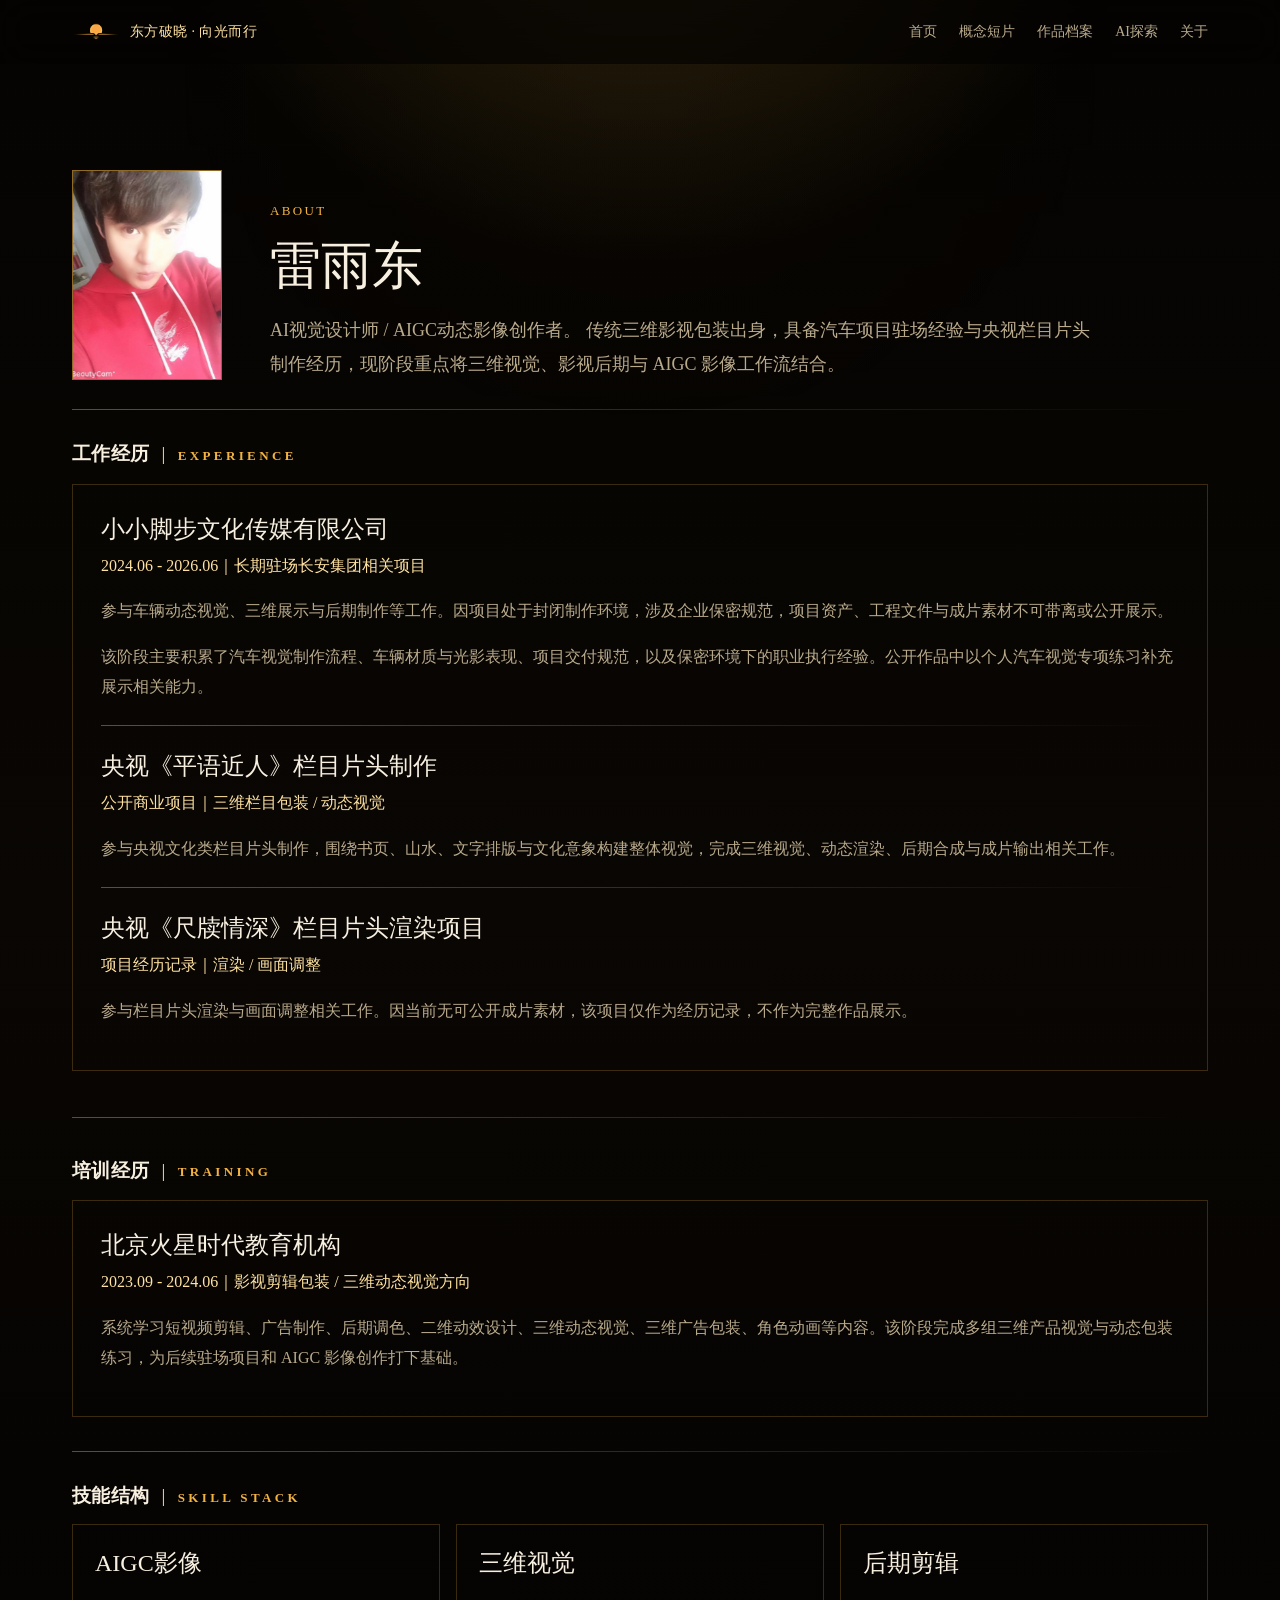
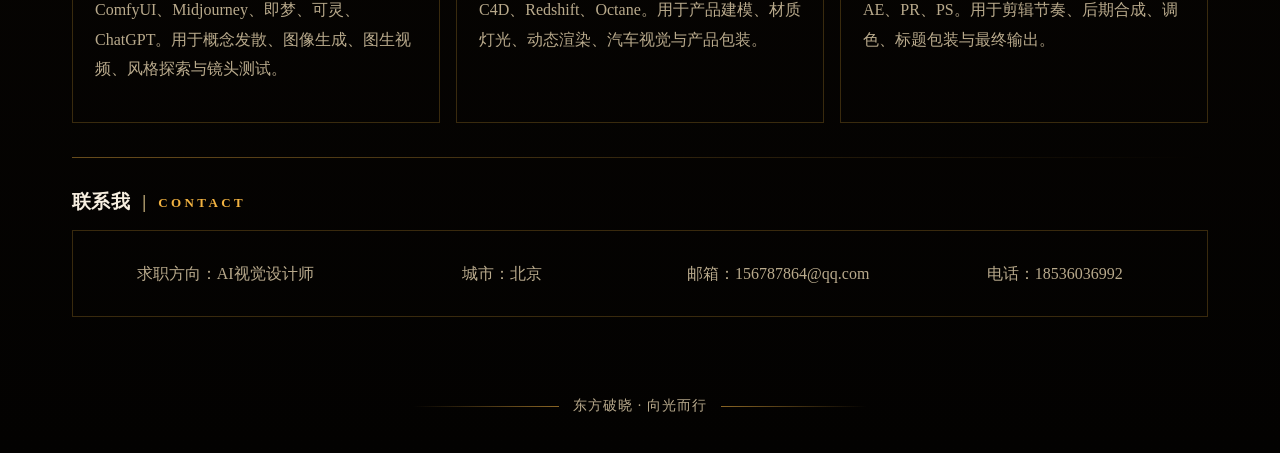
==== about.html @ c4050d62 "Deploy static portfolio site" ====
<!doctype html>
<html lang="zh-CN">
  <head>
    <meta charset="UTF-8" />
    <meta name="viewport" content="width=device-width, initial-scale=1.0" />
    <title>关于 / 联系｜东方破晓</title>
    <link rel="stylesheet" href="styles.css" />
  </head>
  <body>
    <header class="site-header">
      <nav class="nav">
        <a class="brand-mark" href="index.html">
          <img src="assets/brand/logo-nav.png" alt="东方破晓 Logo" />
          <span>东方破晓 · 向光而行</span>
        </a>
        <div class="nav-links">
          <a href="index.html">首页</a>
          <a href="dawn.html">概念短片</a>
          <a href="works.html">作品档案</a>
          <a href="ai.html">AI探索</a>
          <a href="about.html">关于</a>
        </div>
      </nav>
    </header>

    <main>
      <section class="page-hero about-hero">
        <figure class="profile-avatar">
          <img src="assets/brand/profile-avatar.jpg" alt="雷雨东个人头像" />
        </figure>
        <div class="about-hero-copy">
          <p class="kicker">About</p>
          <h1>雷雨东</h1>
          <p class="lead">
            <span class="about-role">AI视觉设计师 / AIGC动态影像创作者。</span>
            <span class="about-desktop-summary">传统三维影视包装出身，具备汽车项目驻场经验与央视栏目片头制作经历，现阶段重点将三维视觉、影视后期与 AIGC 影像工作流结合。</span>
          </p>
        </div>
        <p class="lead about-mobile-summary">
          传统三维影视包装出身，具备汽车项目驻场经验与央视栏目片头制作经历，现阶段重点将三维视觉、影视后期与 AIGC 影像工作流结合。
        </p>
      </section>

      <section class="section about-section page-divider">
        <div class="experience experience-stack">
          <div class="home-section-head">
            <h2 class="line-title"><span>工作经历</span><b>|</b><small>EXPERIENCE</small></h2>
          </div>
          <article>
            <h3>小小脚步文化传媒有限公司</h3>
            <p class="time">2024.06 - 2026.06｜长期驻场长安集团相关项目</p>
            <p>
              参与车辆动态视觉、三维展示与后期制作等工作。因项目处于封闭制作环境，涉及企业保密规范，项目资产、工程文件与成片素材不可带离或公开展示。
            </p>
            <p>
              该阶段主要积累了汽车视觉制作流程、车辆材质与光影表现、项目交付规范，以及保密环境下的职业执行经验。公开作品中以个人汽车视觉专项练习补充展示相关能力。
            </p>

            <div class="experience-item-divider"></div>
            <h3>央视《平语近人》栏目片头制作</h3>
            <p class="time">公开商业项目｜三维栏目包装 / 动态视觉</p>
            <p>
              参与央视文化类栏目片头制作，围绕书页、山水、文字排版与文化意象构建整体视觉，完成三维视觉、动态渲染、后期合成与成片输出相关工作。
            </p>
            <div class="experience-item-divider"></div>
            <h3>央视《尺牍情深》栏目片头渲染项目</h3>
            <p class="time">项目经历记录｜渲染 / 画面调整</p>
            <p>
              参与栏目片头渲染与画面调整相关工作。因当前无可公开成片素材，该项目仅作为经历记录，不作为完整作品展示。
            </p>
          </article>

          <div class="inline-section-divider"></div>
          <div class="home-section-head">
            <h2 class="line-title"><span>培训经历</span><b>|</b><small>TRAINING</small></h2>
          </div>
          <article>
            <h3>北京火星时代教育机构</h3>
            <p class="time">2023.09 - 2024.06｜影视剪辑包装 / 三维动态视觉方向</p>
            <p>
              系统学习短视频剪辑、广告制作、后期调色、二维动效设计、三维动态视觉、三维广告包装、角色动画等内容。该阶段完成多组三维产品视觉与动态包装练习，为后续驻场项目和 AIGC 影像创作打下基础。
            </p>
          </article>
        </div>
      </section>

      <section class="section about-section page-divider">
        <div class="home-section-head">
          <h2 class="line-title"><span>技能结构</span><b>|</b><small>SKILL STACK</small></h2>
        </div>
        <div class="skill-grid">
          <article class="skill"><h3>AIGC影像</h3><p>ComfyUI、Midjourney、即梦、可灵、ChatGPT。用于概念发散、图像生成、图生视频、风格探索与镜头测试。</p></article>
          <article class="skill"><h3>三维视觉</h3><p>C4D、Redshift、Octane。用于产品建模、材质灯光、动态渲染、汽车视觉与产品包装。</p></article>
          <article class="skill"><h3>后期剪辑</h3><p>AE、PR、PS。用于剪辑节奏、后期合成、调色、标题包装与最终输出。</p></article>
        </div>
      </section>

      <section class="section about-section page-divider">
        <div class="home-section-head">
          <h2 class="line-title"><span>联系我</span><b>|</b><small>CONTACT</small></h2>
        </div>
        <div class="contact-card contact-card-row">
          <div class="contact-info-row">
            <p>求职方向：AI视觉设计师</p>
            <p>城市：北京</p>
            <p>邮箱：156787864@qq.com</p>
            <p>电话：18536036992</p>
          </div>
        </div>
      </section>
    </main>

    <footer class="footer">东方破晓 · 向光而行</footer>
  </body>
</html>
---- styles.css ----
:root {
  --bg: #050402;
  --panel: #0d0a05;
  --panel-2: #151006;
  --text: #f7efe0;
  --muted: #b9aa8c;
  --line: rgba(224, 166, 55, 0.24);
  --line-strong: rgba(243, 179, 65, 0.58);
  --gold: #f3b341;
  --gold-2: #ffe2a0;
  --sand: #c88a3a;
  --white: #fff8eb;
  --max: 1180px;
}

* {
  box-sizing: border-box;
}

html {
  scroll-behavior: smooth;
}

body {
  margin: 0;
  color: var(--text);
  background:
    radial-gradient(circle at 50% -12%, rgba(243, 179, 65, 0.22), transparent 32rem),
    linear-gradient(180deg, #050402 0%, #090603 44%, #030201 100%);
  font-family: "Noto Serif SC", "Songti SC", "Microsoft YaHei", serif;
  letter-spacing: 0;
}

body::before {
  content: "";
  position: fixed;
  inset: 0;
  pointer-events: none;
  opacity: 0.18;
  background: radial-gradient(circle at 50% 10%, rgba(243, 179, 65, 0.12), transparent 36rem);
  mask-image: linear-gradient(to bottom, #000, transparent 76%);
}

body.soft-glow-page::after {
  content: "";
  position: fixed;
  inset: 0;
  z-index: -1;
  pointer-events: none;
  background:
    radial-gradient(circle at 28% 18%, rgba(243, 179, 65, 0.16), transparent 34rem),
    radial-gradient(circle at 72% 8%, rgba(243, 179, 65, 0.1), transparent 32rem);
  mask-image: linear-gradient(to bottom, #000, transparent 82%);
}

a {
  color: inherit;
  text-decoration: none;
}

img,
video {
  display: block;
  width: 100%;
}

iframe {
  display: block;
  width: 100%;
  border: 0;
}

.site-header {
  position: sticky;
  top: 0;
  z-index: 20;
  backdrop-filter: blur(18px);
  background: rgba(5, 4, 2, 0.72);
  border-bottom: 0;
}

.nav {
  max-width: var(--max);
  margin: 0 auto;
  padding: 18px 22px;
  display: flex;
  justify-content: space-between;
  align-items: center;
  gap: 24px;
}

.brand-mark {
  display: flex;
  align-items: center;
  gap: 10px;
  font-weight: 500;
  color: var(--gold-2);
  font-size: 14px;
  letter-spacing: 0.03em;
}

.brand-mark img {
  width: 48px;
  height: 28px;
  object-fit: contain;
}

.nav-links {
  display: flex;
  gap: 22px;
  color: var(--muted);
  font-size: 14px;
}

.nav-links a:hover {
  color: var(--gold);
}

.hero {
  max-width: var(--max);
  margin: 0 auto;
  padding: 76px 22px 54px;
  display: grid;
  grid-template-columns: minmax(0, 488px) minmax(0, 680px);
  gap: 12px;
  align-items: center;
}

.home-hero {
  min-height: auto;
  grid-template-columns: minmax(0, 488px) minmax(0, 1fr);
  gap: 36px;
  padding-top: 34px;
  padding-bottom: 44px;
  align-items: stretch;
  justify-content: stretch;
}

.home-hero .hero-logo {
  width: 100%;
  max-width: 100%;
  height: auto;
  min-height: 0;
  aspect-ratio: 16 / 9;
  align-self: start;
  justify-self: stretch;
}

.page-hero {
  max-width: var(--max);
  margin: 0 auto;
  padding: 104px 22px 72px;
}

.about-hero {
  display: grid;
  grid-template-columns: 150px minmax(0, 1fr);
  gap: 48px;
  align-items: center;
  padding-bottom: 28px;
}

.about-hero-copy {
  max-width: 980px;
  transform: translateY(18px);
}

.about-mobile-summary {
  display: none;
}

.profile-avatar {
  margin: 0;
  width: 150px;
  aspect-ratio: 5 / 7;
  border: 1px solid var(--line-strong);
  padding: 10px;
  background: transparent;
  overflow: hidden;
}

.profile-avatar img {
  width: 100%;
  height: 100%;
  object-fit: cover;
  object-position: center 12%;
  transform: scale(1.16);
  display: block;
}

.dawn-hero {
  display: grid;
  grid-template-columns: minmax(360px, 0.78fr) minmax(0, 1fr);
  gap: 52px;
  align-items: center;
}

.dawn-hero .hero-logo {
  width: 100%;
  justify-self: stretch;
}

.dawn-hero .hero-copy {
  max-width: 720px;
  height: auto;
  grid-template-rows: none;
  align-self: center;
}

.page-hero.with-mark {
  display: grid;
  grid-template-columns: minmax(0, 0.95fr) minmax(320px, 0.75fr);
  gap: 52px;
  align-items: center;
}

.page-hero .lead {
  max-width: 820px;
  font-size: 18px;
}

.hero-logo {
  border: 1px solid var(--line);
  background: #020100;
  padding: 0;
  box-shadow: none;
  display: grid;
  place-items: center;
  aspect-ratio: 16 / 9;
  overflow: hidden;
}

.hero-logo img {
  width: 72%;
  max-width: 560px;
  margin: 0 auto;
}

.brand-stage p {
  margin: 22px 0 0;
  text-align: center;
  font-size: 13px;
  color: rgba(255, 226, 160, 0.72);
}

.kicker,
.eyebrow {
  color: var(--gold);
  font-size: 13px;
  letter-spacing: 0.18em;
  text-transform: uppercase;
}

.title-subline {
  width: max-content;
  max-width: 100%;
  margin: -6px 0 0;
  letter-spacing: 0.22em;
}

.brand-lockup {
  position: relative;
  display: block;
  width: 488px;
  max-width: 100%;
  padding-bottom: 44px;
}

.brand-lockup::after {
  content: "";
  position: absolute;
  left: 0;
  right: 0;
  bottom: 8px;
  height: 1px;
  background: linear-gradient(90deg, rgba(243, 179, 65, 0.42), rgba(243, 179, 65, 0.16) 58%, transparent 100%);
}

.home-hero .title-subline {
  position: absolute;
  left: 0;
  right: 0;
  top: 56px;
  width: auto;
  margin: 0;
  padding: 0;
  border-bottom: 0;
  letter-spacing: 0.28em;
  line-height: 1;
  white-space: nowrap;
}

h1,
h2,
h3 {
  margin: 0;
  font-weight: 500;
}

h1 {
  font-size: clamp(36px, 4vw, 52px);
  line-height: 1.18;
}

.brand-title {
  display: block;
  width: 100%;
  white-space: nowrap;
  letter-spacing: 0.01em;
  font-weight: 500;
  font-size: clamp(30px, 2.95vw, 42px);
  text-align: left;
}

h1 span {
  color: var(--gold-2);
}

h2 {
  font-size: clamp(28px, 3vw, 40px);
  line-height: 1.1;
}

h3 {
  font-size: 24px;
}

p {
  color: var(--muted);
  line-height: 1.85;
}

.hero-copy {
  display: grid;
  gap: 12px;
  align-content: start;
  max-width: 488px;
  height: 100%;
  align-self: stretch;
  grid-template-rows: auto auto 1fr auto;
}

.hero-copy .lead {
  font-size: 16px;
  max-width: 488px;
  line-height: 1.68;
}

.home-lead {
  display: grid;
  align-content: start;
}

.home-lead p {
  margin: 0;
  color: var(--muted);
  line-height: 1.84;
  text-align: justify;
}

.identity {
  margin: 0;
  color: var(--gold-2);
  font-size: 17px;
}

.actions {
  display: flex;
  flex-wrap: wrap;
  justify-content: center;
  gap: 14px;
  margin-top: 0;
  align-self: end;
}

.button {
  display: inline-flex;
  min-height: 44px;
  align-items: center;
  justify-content: center;
  padding: 0 20px;
  border: 1px solid var(--line);
  color: var(--gold-2);
  background: rgba(243, 179, 65, 0.08);
  transition: transform 0.28s ease, border-color 0.28s ease, background 0.28s ease, box-shadow 0.28s ease, color 0.28s ease;
}

.button.secondary {
  color: var(--muted);
  background: transparent;
}

.button:hover {
  transform: translateY(-2px);
  color: var(--white);
  border-color: var(--line-strong);
  background:
    linear-gradient(135deg, rgba(243, 179, 65, 0.18), rgba(255, 226, 160, 0.04) 56%, rgba(243, 179, 65, 0.08));
  box-shadow: 0 14px 42px rgba(243, 179, 65, 0.08);
}

.section {
  max-width: var(--max);
  margin: 0 auto;
  padding: 46px 22px;
}

.home-divider {
  position: relative;
  padding-top: 64px;
}

.home-divider::before {
  content: "";
  position: absolute;
  top: 0;
  left: 22px;
  right: 22px;
  height: 1px;
  pointer-events: none;
  background: linear-gradient(90deg, rgba(243, 179, 65, 0.42), rgba(243, 179, 65, 0.16) 58%, transparent 100%);
}

.page-divider {
  position: relative;
  padding-top: 64px;
}

.page-divider::before,
.inline-section-divider::before {
  content: "";
  position: absolute;
  top: 0;
  height: 1px;
  pointer-events: none;
  background: linear-gradient(90deg, rgba(243, 179, 65, 0.42), rgba(243, 179, 65, 0.16) 58%, transparent 100%);
}

.page-divider::before {
  left: 22px;
  right: 22px;
}

.inline-section-divider::before {
  left: 0;
  right: 0;
}

.inline-section-divider {
  position: relative;
  height: 1px;
  margin: 46px 0 42px;
}

.compact-section {
  padding-top: 42px;
  padding-bottom: 42px;
}

.section-head {
  display: grid;
  grid-template-columns: minmax(0, 0.8fr) minmax(0, 1fr);
  gap: 38px;
  align-items: end;
  margin-bottom: 34px;
}

.home-section-head {
  display: flex;
  align-items: baseline;
  justify-content: flex-start;
  gap: 28px;
  margin-bottom: 16px;
}

.home-section-head.with-note {
  justify-content: flex-start;
}

.home-section-head p {
  margin: 0;
  max-width: 560px;
  font-size: 15px;
  line-height: 1.55;
}

.about-section {
  padding-top: 34px;
  padding-bottom: 34px;
}

.about-section .line-title {
  font-size: 19px;
}

.about-section .line-title b {
  font-size: 19px;
}

.about-section .line-title small {
  font-size: 13px;
}

.line-title {
  margin: 0;
  display: inline-flex;
  align-items: center;
  gap: 12px;
  font-size: 17px;
  line-height: 1.2;
  font-weight: 600;
  white-space: nowrap;
  letter-spacing: 0.02em;
}

.line-title b {
  color: var(--gold-2);
  font-size: 17px;
  line-height: 1.2;
  font-weight: 400;
}

.line-title small {
  color: var(--gold);
  font-size: 12px;
  font-weight: 600;
  letter-spacing: 0.26em;
  text-transform: uppercase;
  line-height: 1.2;
  transform: translateY(1px);
}

.title-with-note {
  grid-template-columns: auto minmax(0, 1fr);
}

.title-with-note > p {
  margin: 0 0 5px;
  max-width: 560px;
}

.split-title {
  display: inline-grid;
  gap: 8px;
  width: max-content;
  max-width: 100%;
  font-size: clamp(24px, 2.45vw, 32px);
  line-height: 1.12;
}

.split-title small {
  display: block;
  width: 100%;
  color: var(--gold);
  font-size: 12px;
  line-height: 1;
  font-weight: 400;
  letter-spacing: 0.42em;
  text-transform: uppercase;
}

.section-head > div:only-child {
  grid-column: 1 / -1;
}

.intro-card,
.proof-card,
.link-card,
.profile-strip {
  border: 1px solid var(--line);
  background: rgba(255, 255, 255, 0.025);
}

.project-note {
  margin-top: 22px;
  padding: 28px;
  border: 1px solid var(--line);
  background: transparent;
  position: relative;
  overflow: hidden;
}

.project-note::before {
  content: "";
  position: absolute;
  inset: 0;
  opacity: 0;
  pointer-events: none;
  background:
    linear-gradient(135deg, rgba(243, 179, 65, 0.12), transparent 58%),
    radial-gradient(circle at 18% 0%, rgba(243, 179, 65, 0.14), transparent 26rem);
  transition: opacity 0.32s ease;
}

.project-note:hover::before {
  opacity: 1;
}

.project-note > * {
  position: relative;
  z-index: 1;
}

.concept-background {
  display: block;
  margin-top: 0;
  padding: 28px;
  border: 1px solid var(--line);
  overflow: hidden;
}

.concept-background p {
  margin: 0 0 18px;
  font-size: 15px;
  line-height: 1.78;
  max-width: 1040px;
  text-align: justify;
}

.concept-background p:last-child {
  margin-bottom: 0;
}

.proof-card,
.link-card,
.profile-strip,
.work-card,
.work-text-card,
.work-media,
.wide-image,
.concept-background,
.skill,
.process-card,
.experience aside,
.experience article,
.contact-card {
  position: relative;
  overflow: hidden;
  transition: transform 0.32s ease, border-color 0.32s ease, background 0.32s ease, box-shadow 0.32s ease;
}

.proof-card::before,
.link-card::before,
.profile-strip::before,
.work-card::before,
.work-text-card::before,
.work-media::before,
.concept-background::before,
.skill::before,
.process-card::before,
.experience aside::before,
.experience article::before,
.contact-card::before {
  content: "";
  position: absolute;
  inset: 0;
  pointer-events: none;
  opacity: 0;
  background:
    linear-gradient(135deg, rgba(243, 179, 65, 0.13), rgba(255, 226, 160, 0.02) 42%, transparent 78%),
    radial-gradient(circle at 18% 0%, rgba(243, 179, 65, 0.16), transparent 34rem);
  transition: opacity 0.32s ease;
}

.proof-card::after,
.link-card::after,
.profile-strip::after,
.work-card::after,
.work-text-card::after,
.work-media::after,
.concept-background::after,
.skill::after,
.process-card::after,
.experience aside::after,
.experience article::after,
.contact-card::after {
  content: "";
  position: absolute;
  left: 22px;
  right: 22px;
  bottom: 0;
  height: 1px;
  pointer-events: none;
  opacity: 0;
  background: linear-gradient(90deg, transparent, rgba(243, 179, 65, 0.82), transparent);
  transition: opacity 0.32s ease;
}

.proof-card > *,
.link-card > *,
.profile-strip > *,
.work-card > *,
.work-text-card > *,
.work-media > *,
.concept-background > *,
.skill > *,
.process-card > *,
.experience aside > *,
.experience article > *,
.contact-card > * {
  position: relative;
  z-index: 1;
}

.proof-card:hover,
.link-card:hover,
.profile-strip:hover,
.work-card:hover,
.work-text-card:hover,
.work-media:hover,
.wide-image:hover,
.concept-background:hover,
.skill:hover,
.process-card:hover,
.experience aside:hover,
.experience article:hover,
.contact-card:hover {
  transform: translateY(-3px);
  border-color: var(--line-strong);
  background: rgba(255, 255, 255, 0.028);
  box-shadow: 0 18px 60px rgba(243, 179, 65, 0.07);
}

.proof-card:hover::before,
.link-card:hover::before,
.profile-strip:hover::before,
.work-card:hover::before,
.work-text-card:hover::before,
.work-media:hover::before,
.concept-background:hover::before,
.skill:hover::before,
.process-card:hover::before,
.experience aside:hover::before,
.experience article:hover::before,
.contact-card:hover::before,
.proof-card:hover::after,
.link-card:hover::after,
.profile-strip:hover::after,
.work-card:hover::after,
.work-text-card:hover::after,
.work-media:hover::after,
.concept-background:hover::after,
.skill:hover::after,
.process-card:hover::after,
.experience aside:hover::after,
.experience article:hover::after,
.contact-card:hover::after {
  opacity: 1;
}

.intro-card {
  padding: clamp(26px, 4vw, 44px);
}

.intro-card h2 {
  max-width: 980px;
}

.intro-card p {
  max-width: 900px;
}

.proof-grid {
  display: grid;
  grid-template-columns: repeat(3, 1fr);
  gap: 18px;
}

.proof-card {
  padding: 22px;
  min-height: 190px;
}

.proof-card h3 {
  margin-top: 12px;
  font-size: 18px;
  line-height: 1.35;
  white-space: nowrap;
}

.proof-card p {
  margin: 12px 0 0;
  font-size: 14px;
  line-height: 1.7;
}

.proof-card span,
.link-card span {
  color: var(--gold);
  font-size: 13px;
  letter-spacing: 0.12em;
  text-transform: uppercase;
}

.main-project {
  display: grid;
  grid-template-columns: minmax(0, 680px) minmax(0, 488px);
  gap: 12px;
  align-items: stretch;
}

.video-frame {
  border: 1px solid var(--line);
  background: #000;
  aspect-ratio: 16 / 9;
  overflow: hidden;
}

.main-project video {
  width: 100%;
  height: 100%;
  display: block;
  object-fit: cover;
}

.main-project .bili-embed,
.work-media .bili-embed,
.dawn-video.bili-embed {
  width: 100%;
  height: 100%;
  background: #000;
}

.main-project-copy {
  min-height: 100%;
  padding: 0 0 0 42px;
  border: 0;
  background: transparent;
  display: grid;
  grid-template-rows: auto 1fr auto;
  gap: 18px;
  align-content: stretch;
}

.main-project-copy h3 {
  font-weight: 500;
  font-size: clamp(28px, 2.45vw, 36px);
  line-height: 1.16;
  letter-spacing: 0.02em;
  white-space: nowrap;
}

.main-project-copy .title-subline {
  margin-top: -2px;
}

.main-project-copy p {
  margin: 0;
  font-size: 15px;
  line-height: 1.86;
}

.main-project-text {
  display: grid;
  gap: 22px;
  max-width: 488px;
  align-content: start;
  padding-top: 10px;
}

.copy-divider {
  display: block;
  width: 68%;
  height: 1px;
  background: linear-gradient(90deg, rgba(243, 179, 65, 0.42), rgba(243, 179, 65, 0.16) 58%, transparent 100%);
}

.project-meta {
  display: grid;
  gap: 18px;
  margin-top: 2px;
}

.project-meta p {
  display: grid;
  grid-template-columns: 72px minmax(0, 1fr);
  gap: 14px;
  align-items: baseline;
}

.project-meta strong {
  color: var(--gold);
  font-size: 13px;
  font-weight: 500;
  white-space: nowrap;
}

.project-meta span {
  color: var(--muted);
  font-size: 14px;
  line-height: 1.55;
}

.main-project-copy .button {
  justify-self: center;
  align-self: end;
}

.link-grid {
  display: grid;
  grid-template-columns: repeat(4, 1fr);
  gap: 14px;
}

.link-card {
  min-height: 164px;
  padding: 22px;
}

.link-card h3 {
  color: var(--gold);
  font-size: 18px;
  line-height: 1.3;
  white-space: nowrap;
}

.link-card p {
  margin: 12px 0 0;
  font-size: 14px;
  line-height: 1.7;
}

.link-card:hover {
  transform: translateY(-4px);
}

.profile-strip {
  display: grid;
  grid-template-columns: 0.9fr 1.35fr 0.7fr;
  gap: 24px;
  align-items: center;
  padding: 28px 32px;
}

.profile-line {
  white-space: nowrap;
}

.profile-tags {
  display: flex;
  flex-wrap: wrap;
  gap: 10px;
}

.profile-tags span {
  border: 1px solid var(--line);
  color: var(--gold-2);
  padding: 7px 10px;
  font-size: 13px;
  background: rgba(243, 179, 65, 0.035);
  transition: border-color 0.28s ease, background 0.28s ease, color 0.28s ease;
}

.profile-tags span:hover {
  border-color: var(--line-strong);
  background: rgba(243, 179, 65, 0.09);
  color: var(--white);
}

.contact-mini {
  display: grid;
  justify-items: start;
  gap: 8px;
}

.contact-mini p {
  margin: 0;
}

.feature {
  display: grid;
  grid-template-columns: minmax(0, 1.15fr) minmax(320px, 0.85fr);
  gap: 28px;
  align-items: stretch;
}

.feature video,
.feature img,
.media-frame {
  border: 1px solid var(--line);
  background: #000;
}

.feature video {
  aspect-ratio: 16 / 9;
  object-fit: cover;
}

.feature-panel {
  padding: 34px;
  background: rgba(255, 255, 255, 0.025);
  border: 1px solid var(--line);
  display: grid;
  align-content: center;
  gap: 18px;
}

.metric-row {
  display: grid;
  grid-template-columns: repeat(3, 1fr);
  gap: 12px;
}

.metric {
  border-top: 1px solid var(--line);
  padding-top: 16px;
}

.metric strong {
  display: block;
  color: var(--gold-2);
  font-size: 26px;
  font-weight: 500;
}

.asset-board-card {
  aspect-ratio: 75 / 32;
  border: 1px solid var(--line);
  padding: 0;
  background: transparent;
  overflow: hidden;
}

.logo-process-card {
  border: 1px solid var(--line);
  background: #020100;
  overflow: hidden;
}

.logo-process-card img {
  width: 100%;
  height: auto;
  display: block;
}

.asset-board-card img {
  width: 100%;
  height: 100%;
  object-fit: contain;
  background: #fff;
}

.dawn-video {
  aspect-ratio: 16 / 9;
  object-fit: contain;
}

.process-grid {
  display: grid;
  grid-template-columns: repeat(4, 1fr);
  gap: 14px;
}

.process-card {
  border: 1px solid var(--line);
  padding: 22px;
  min-height: 180px;
  background: rgba(255, 255, 255, 0.02);
}

.process-card span {
  color: var(--gold);
  font-size: 12px;
}

.work-grid {
  display: grid;
  grid-template-columns: 1fr;
  gap: 0;
}

.work-grid.two {
  grid-template-columns: 1fr;
}

.work-entry {
  display: grid;
  gap: 18px;
  padding: 0;
  margin: 0 0 52px;
}

.work-entry + .work-entry {
  position: relative;
  padding-top: 52px;
  border-top: 0;
}

.archive-manual-entry {
  position: relative;
  padding-top: 52px;
  border-top: 0;
}

.work-entry + .work-entry::before,
.archive-manual-entry::before,
.automotive-item + .automotive-item::before,
.archive-section-divider::before,
.work-grid::after,
.work-project-list::after {
  content: "";
  position: absolute;
  left: 0;
  right: 0;
  top: 0;
  height: 1px;
  pointer-events: none;
  background: linear-gradient(90deg, rgba(243, 179, 65, 0.42), rgba(243, 179, 65, 0.16) 58%, transparent 100%);
}

.archive-section-divider {
  position: relative;
  padding-top: 64px;
}

.archive-section-divider::before {
  left: 22px;
  right: 22px;
}

.work-entry:last-child,
.automotive-item:last-child {
  margin-bottom: 0;
}

.work-entry-title {
  margin: 0;
  display: inline-flex;
  align-items: baseline;
  gap: 12px;
  font-size: 20px;
  line-height: 1.2;
  font-weight: 600;
  color: var(--text);
}

.work-entry-title b {
  color: var(--gold-2);
  font-size: 20px;
  line-height: 1.2;
  font-weight: 400;
}

.work-entry-title small {
  color: var(--gold);
  font-size: 20px;
  line-height: 1.2;
  font-weight: 600;
  letter-spacing: 0;
}

.work-card {
  border: 1px solid var(--line);
  background: transparent;
}

.video-work-card {
  overflow: visible;
}

.video-copy,
.work-text-card {
  padding: 28px;
  border: 1px solid var(--line);
  background: transparent;
}

.work-text-card p {
  margin: 0;
}

.video-copy p {
  margin: 0;
  max-width: none;
}

.video-work-card::after {
  display: none;
}

.work-media::before,
.work-media::after {
  display: none;
}

.work-media:hover,
.wide-image:hover {
  background: transparent;
}

.video-work-card .work-media,
.video-work-card .work-media:hover {
  transform: none;
  border-color: transparent;
  background: #000;
  box-shadow: none;
}

.work-project-list {
  display: grid;
  gap: 0;
  margin-bottom: 0;
}

.work-grid,
.work-project-list {
  position: relative;
  padding-bottom: 52px;
}

.work-grid::after,
.work-project-list::after {
  top: auto;
  bottom: 0;
}

.automotive-item {
  display: grid;
  gap: 18px;
  padding: 0;
  margin: 0 0 52px;
}

.automotive-item + .automotive-item {
  position: relative;
  padding-top: 52px;
  border-top: 0;
}

.automotive-item .wide-image {
  width: 100%;
}

.work-media {
  position: relative;
  aspect-ratio: 16 / 9;
  overflow: hidden;
  background: transparent;
}

.video-work-card .work-media {
  border: 0;
  background: #000;
}

.work-media img,
.work-media video {
  width: 100%;
  height: 100%;
  object-fit: contain;
  display: block;
  transition: transform 0.8s ease, filter 0.8s ease;
}

.work-card:hover .work-media img,
.work-card:hover .work-media video {
  transform: scale(1.035);
  filter: saturate(1.05) contrast(1.04);
}

.work-copy {
  padding: 20px;
}

.tags {
  display: flex;
  flex-wrap: wrap;
  gap: 8px;
  margin-top: 14px;
}

.tags b {
  color: var(--gold-2);
  border: 1px solid var(--line);
  padding: 5px 8px;
  font-size: 12px;
  font-weight: 400;
}

.experience {
  display: grid;
  grid-template-columns: 0.7fr 1.3fr;
  gap: 28px;
}

.experience-stack {
  display: block;
}

.experience-stack .home-section-head {
  margin-bottom: 18px;
}

.experience-stack article + .home-section-head {
  margin-top: 68px;
}

.experience-item-divider {
  height: 1px;
  margin: 24px 0;
  background: linear-gradient(90deg, rgba(243, 179, 65, 0.42), transparent);
}

.experience aside,
.experience article,
.contact-card {
  border: 1px solid var(--line);
  padding: 28px;
  background: transparent;
}

.contact-card-row {
  display: block;
}

.contact-info-row {
  display: grid;
  grid-template-columns: repeat(4, minmax(0, 1fr));
  gap: 28px;
  align-items: center;
  justify-items: center;
}

.contact-info-row p {
  margin: 0;
  white-space: nowrap;
}

.time {
  color: var(--gold-2);
  margin-top: 6px;
}

.skill-grid {
  display: grid;
  grid-template-columns: repeat(3, 1fr);
  gap: 16px;
}

.skill {
  padding: 22px;
  border: 1px solid var(--line);
  background: transparent;
}

.gallery {
  display: grid;
  gap: 18px;
}

.wide-image {
  border: 1px solid var(--line);
  background: transparent;
  transition: transform 0.32s ease, border-color 0.32s ease, background 0.32s ease, box-shadow 0.32s ease;
}

.story-grid {
  display: grid;
  grid-template-columns: repeat(2, 1fr);
  gap: 18px;
}

.archive-gallery {
  margin-top: 0;
  grid-template-columns: 1fr;
}

.footer {
  padding: 46px 22px 38px;
  color: var(--muted);
  border-top: 0;
  display: flex;
  align-items: center;
  justify-content: center;
  gap: 14px;
  font-size: 14px;
  letter-spacing: 0.08em;
}

.footer::before,
.footer::after {
  content: "";
  display: block;
  width: 146px;
  height: 1px;
  margin: 0;
  background: linear-gradient(90deg, transparent, rgba(243, 179, 65, 0.56));
}

.footer::after {
  background: linear-gradient(90deg, rgba(243, 179, 65, 0.56), transparent);
}

@media (max-width: 900px) {
  .hero,
  .about-hero,
  .dawn-hero,
  .page-hero.with-mark,
  .main-project,
  .feature,
  .section-head,
  .experience,
  .profile-strip {
    grid-template-columns: 1fr;
  }

  .work-grid,
  .work-grid.two,
  .skill-grid,
  .process-grid,
  .story-grid,
  .concept-background,
  .proof-grid,
  .link-grid,
  .contact-card-row,
  .contact-info-row {
    grid-template-columns: 1fr;
  }

  .nav {
    align-items: flex-start;
    flex-direction: column;
  }

  .nav-links {
    flex-wrap: wrap;
  }

  .profile-avatar {
    width: min(150px, 100%);
  }

  .hero {
    padding-top: 48px;
  }
}

@media (max-width: 640px) {
  body {
    background:
      radial-gradient(circle at 50% -8%, rgba(243, 179, 65, 0.18), transparent 24rem),
      linear-gradient(180deg, #050402 0%, #090603 48%, #030201 100%);
  }

  .site-header {
    position: static;
    background: rgba(5, 4, 2, 0.94);
    backdrop-filter: none;
  }

  .nav {
    width: 100%;
    padding: 14px 20px 12px;
    gap: 12px;
  }

  .brand-mark {
    width: 100%;
    gap: 10px;
    font-size: 15px;
    line-height: 1.2;
    white-space: nowrap;
  }

  .brand-mark img {
    width: 42px;
    height: 24px;
  }

  .nav-links {
    width: 100%;
    display: flex;
    flex-wrap: nowrap;
    justify-content: flex-end;
    gap: 16px;
    overflow-x: auto;
    padding: 2px 0 4px;
    font-size: 14px;
    line-height: 1.2;
    scrollbar-width: none;
  }

  .nav-links::-webkit-scrollbar {
    display: none;
  }

  .nav-links a {
    flex: 0 0 auto;
  }

  .hero,
  .page-hero,
  .section {
    width: 100%;
    max-width: none;
    padding-left: 20px;
    padding-right: 20px;
  }

  .hero {
    padding-top: 32px;
    padding-bottom: 32px;
  }

  .home-hero {
    gap: 24px;
    padding-top: 30px;
    padding-bottom: 34px;
  }

  .page-hero {
    padding-top: 44px;
    padding-bottom: 34px;
  }

  .section {
    padding-top: 34px;
    padding-bottom: 34px;
  }

  .home-divider,
  .page-divider,
  .archive-section-divider {
    padding-top: 44px;
  }

  .home-divider::before,
  .page-divider::before,
  .archive-section-divider::before {
    left: 20px;
    right: 20px;
  }

  .brand-lockup {
    width: 100%;
    padding-bottom: 30px;
  }

  .brand-lockup::after {
    bottom: 0;
  }

  .brand-title {
    font-size: 31px;
    line-height: 1.18;
    white-space: normal;
  }

  .home-hero .title-subline {
    top: 44px;
    font-size: 12px;
    letter-spacing: 0.22em;
  }

  h1 {
    font-size: 36px;
    line-height: 1.16;
  }

  h2 {
    font-size: 28px;
  }

  h3 {
    font-size: 21px;
  }

  p {
    line-height: 1.72;
  }

  .hero-copy {
    max-width: none;
    gap: 14px;
    height: auto;
    grid-template-rows: none;
  }

  .hero-copy .lead,
  .page-hero .lead {
    max-width: none;
    font-size: 15px;
    line-height: 1.75;
  }

  .home-lead p {
    line-height: 1.78;
    text-align: left;
  }

  .identity {
    font-size: 16px;
  }

  .actions {
    justify-content: center;
    gap: 12px;
    margin-top: 4px;
  }

  .button {
    min-height: 40px;
    padding: 0 18px;
    font-size: 15px;
  }

  .home-hero .hero-logo,
  .dawn-hero .hero-logo,
  .hero-logo,
  .video-frame,
  .work-media,
  .media-frame {
    width: 100%;
    aspect-ratio: 16 / 9;
  }

  .hero-logo img {
    width: 74%;
  }

  .line-title,
  .line-title b,
  .about-section .line-title,
  .about-section .line-title b {
    font-size: 20px;
  }

  .line-title {
    gap: 10px;
    white-space: normal;
  }

  .line-title small,
  .about-section .line-title small {
    font-size: 12px;
    letter-spacing: 0.22em;
  }

  .home-section-head {
    margin-bottom: 18px;
    gap: 14px;
  }

  .proof-grid,
  .skill-grid,
  .link-grid {
    gap: 14px;
  }

  .proof-card,
  .link-card,
  .skill,
  .experience aside,
  .experience article,
  .contact-card,
  .project-note,
  .video-copy,
  .work-text-card {
    padding: 22px;
  }

  .proof-card {
    min-height: auto;
  }

  .proof-card h3,
  .link-card h3 {
    font-size: 20px;
    white-space: normal;
  }

  .proof-card p,
  .link-card p,
  .skill p,
  .experience p,
  .contact-card p,
  .work-text-card p,
  .concept-background p {
    font-size: 15px;
    line-height: 1.72;
  }

  .main-project {
    gap: 22px;
  }

  .main-project-copy {
    padding-left: 0;
    gap: 16px;
  }

  .main-project-copy h3 {
    font-size: 30px;
    white-space: normal;
  }

  .main-project-text {
    max-width: none;
    gap: 16px;
    padding-top: 0;
  }

  .copy-divider {
    width: 72%;
  }

  .main-project-copy .button {
    justify-self: center;
  }

  .about-hero {
    grid-template-columns: 112px minmax(0, 1fr);
    gap: 22px;
    align-items: center;
  }

  .about-hero-copy {
    transform: none;
    align-self: center;
  }

  .about-hero .lead {
    font-size: 15px;
    line-height: 1.72;
  }

  .about-role {
    display: block;
  }

  .about-desktop-summary {
    display: none;
  }

  .about-mobile-summary {
    display: block;
    grid-column: 1 / -1;
    margin: 0;
    font-size: 15px;
    line-height: 1.72;
  }

  .profile-avatar {
    width: 112px;
    padding: 7px;
  }

  .profile-avatar img {
    transform: scale(1.08);
  }

  .dawn-hero {
    gap: 24px;
  }

  .dawn-hero .hero-copy {
    max-width: none;
  }

  .home-section-head.with-note {
    display: block;
  }

  .home-section-head.with-note .line-title {
    margin-bottom: 8px;
  }

  .home-section-head.with-note p {
    max-width: none;
    margin: 0;
    font-size: 14px;
    line-height: 1.55;
  }

  .concept-background {
    padding: 22px;
  }

  .asset-board-card {
    aspect-ratio: 75 / 32;
  }

  .work-entry {
    gap: 14px;
    margin-bottom: 40px;
  }

  .work-entry + .work-entry,
  .archive-manual-entry,
  .automotive-item + .automotive-item {
    padding-top: 40px;
  }

  .work-grid,
  .work-project-list {
    padding-bottom: 40px;
  }

  .work-entry-title {
    display: flex;
    flex-wrap: nowrap;
    gap: 8px 10px;
    font-size: 20px;
    line-height: 1.25;
    white-space: nowrap;
  }

  .work-entry-title b,
  .work-entry-title small {
    font-size: 20px;
    line-height: 1.25;
  }

  .automotive-item {
    gap: 14px;
    margin-bottom: 40px;
  }

  .wide-image {
    overflow: hidden;
  }

  .contact-info-row {
    grid-template-columns: 1fr;
    gap: 12px;
    justify-items: start;
  }

  .contact-info-row p {
    white-space: normal;
  }

  .footer {
    padding: 34px 20px 30px;
    gap: 10px;
    font-size: 12px;
  }

  .footer::before,
  .footer::after {
    width: 56px;
  }
}

@media (max-width: 420px) {
  .nav {
    padding-left: 18px;
    padding-right: 18px;
  }

  .hero,
  .page-hero,
  .section {
    padding-left: 18px;
    padding-right: 18px;
  }

  .home-divider::before,
  .page-divider::before,
  .archive-section-divider::before {
    left: 18px;
    right: 18px;
  }

  .brand-title {
    font-size: 29px;
  }

  .home-hero .title-subline {
    top: 42px;
    letter-spacing: 0.18em;
  }

  h1 {
    font-size: 32px;
  }

  .about-hero {
    grid-template-columns: 96px minmax(0, 1fr);
    gap: 18px;
  }

  .profile-avatar {
    width: 96px;
    padding: 6px;
  }

  .proof-card,
  .link-card,
  .skill,
  .experience aside,
  .experience article,
  .contact-card,
  .project-note,
  .video-copy,
  .work-text-card,
  .concept-background {
    padding: 20px;
  }

  .line-title,
  .line-title b,
  .line-title small,
  .about-section .line-title,
  .about-section .line-title b,
  .about-section .line-title small {
    line-height: 1.25;
  }
}

.ai-hero {
  padding-bottom: 56px;
}

.ai-feature-section {
  padding-top: 64px;
}

.ai-feature {
  display: grid;
  grid-template-columns: minmax(0, 0.72fr) minmax(320px, 0.58fr);
  gap: 22px;
  align-items: stretch;
}

.ai-feature-copy {
  display: grid;
  align-content: center;
  gap: 18px;
}

.ai-feature-copy h3 {
  margin: 0;
  font-size: clamp(30px, 3vw, 42px);
}

.ai-feature-copy p {
  margin: 0;
}

.ai-image-card {
  margin: 0;
  border: 1px solid var(--line);
  background: #000;
  overflow: hidden;
}

.ai-image-card img {
  width: 100%;
  height: 100%;
  object-fit: contain;
  display: block;
  transition: transform 0.8s ease, filter 0.8s ease;
}

.ai-image-card:hover img {
  transform: scale(1.025);
  filter: saturate(1.05) contrast(1.04);
}

.ai-poster {
  aspect-ratio: 4 / 5;
}

.ai-grid {
  display: grid;
  grid-template-columns: 1fr;
  gap: 18px;
}

.ai-grid.two {
  grid-template-columns: repeat(2, minmax(0, 1fr));
}

.ai-grid .ai-image-card {
  aspect-ratio: 16 / 9;
}

.ai-library-grid {
  display: grid;
  grid-template-columns: repeat(3, minmax(0, 1fr));
  gap: 18px;
}

.ai-library-grid .ai-image-card {
  aspect-ratio: 3 / 4;
}

.ai-library-grid .ai-image-card.wide {
  aspect-ratio: 16 / 9;
  grid-column: span 2;
}

@media (max-width: 900px) {
  .ai-feature,
  .ai-grid.two,
  .ai-library-grid {
    grid-template-columns: 1fr;
  }

  .ai-library-grid .ai-image-card.wide {
    grid-column: auto;
  }
}

@media (max-width: 640px) {
  .nav-links {
    gap: 14px;
  }

  .ai-hero {
    padding-bottom: 34px;
  }

  .ai-feature {
    gap: 18px;
  }

  .ai-poster,
  .ai-grid .ai-image-card,
  .ai-library-grid .ai-image-card,
  .ai-library-grid .ai-image-card.wide {
    aspect-ratio: auto;
  }

  .ai-image-card img {
    height: auto;
    object-fit: contain;
  }

  .ai-feature-copy h3 {
    font-size: 30px;
  }
}

@media (max-width: 420px) {
  .nav-links {
    gap: 12px;
    font-size: 13px;
  }
}

.ai-hero-mark {
  display: grid;
  grid-template-columns: minmax(0, 1fr) minmax(280px, 0.42fr);
  gap: 42px;
  align-items: center;
}

.ai-title-mark {
  margin: 0;
  justify-self: end;
  width: min(360px, 100%);
}

.ai-title-mark img {
  display: block;
  width: 100%;
  height: auto;
}

.ai-story-section {
  padding-top: 58px;
}

.ai-story-card p {
  margin: 0;
}

.ai-asset-stack {
  display: grid;
  gap: 24px;
}

.ai-asset-stack .ai-image-card {
  aspect-ratio: auto;
}

.ai-asset-stack .ai-image-card img {
  height: auto;
  object-fit: contain;
}

.ai-masonry {
  columns: 3 280px;
  column-gap: 18px;
}

.ai-masonry img {
  display: block;
  width: 100%;
  height: auto;
  margin: 0 0 18px;
  break-inside: avoid;
  background: transparent;
}

.ai-video-layout {
  display: grid;
  grid-template-columns: minmax(240px, 0.42fr) minmax(320px, 0.58fr);
  gap: 24px;
  align-items: stretch;
}

.ai-video-layout video {
  width: 100%;
  height: auto;
  max-height: 78vh;
  border: 1px solid var(--line);
  background: #000;
}

.ai-video-copy {
  display: grid;
  align-content: center;
  gap: 18px;
}

.ai-video-copy h3,
.ai-video-copy p {
  margin: 0;
}

@media (max-width: 900px) {
  .ai-hero-mark,
  .ai-video-layout {
    grid-template-columns: 1fr;
  }

  .ai-title-mark {
    justify-self: start;
    width: min(300px, 72vw);
  }
}

@media (max-width: 640px) {
  .ai-masonry {
    columns: 2 150px;
    column-gap: 12px;
  }

  .ai-masonry img {
    margin-bottom: 12px;
  }

  .ai-asset-stack {
    gap: 18px;
  }
}

/* AI exploration quick layout refresh */
.ai-page .ai-story-card h3 {
  margin: 0 0 14px;
  font-size: 22px;
}

.ai-case-stack {
  display: grid;
  gap: 26px;
}

.ai-case-image {
  margin: 0;
  background: transparent;
  border: 0;
}

.ai-case-image img {
  display: block;
  width: 100%;
  height: auto;
}

.ai-free-wall {
  columns: 4 220px;
  column-gap: 16px;
}

.ai-free-wall img {
  display: block;
  width: 100%;
  height: auto;
  margin: 0 0 16px;
  break-inside: avoid;
  border: 0;
  background: transparent;
}

.ai-video-only {
  display: block;
  max-width: 980px;
}

.ai-video-only video {
  width: 100%;
  height: auto;
  border: 0;
  background: transparent;
}

@media (max-width: 640px) {
  .ai-free-wall {
    columns: 2 145px;
    column-gap: 10px;
  }

  .ai-free-wall img {
    margin-bottom: 10px;
  }
}

/* AI exploration final layout */
.brand-logo-video {
  display: block;
  width: 72%;
  max-width: 560px;
  height: auto;
  margin: 0 auto;
}

.ai-hero {
  padding-bottom: 42px;
}

.ai-hero-mark {
  display: block;
}

.ai-case-overview {
  display: grid;
  grid-template-columns: minmax(280px, 0.42fr) minmax(0, 0.58fr);
  gap: 34px;
  align-items: center;
  padding: 28px 0;
  border-top: 1px solid var(--line);
  border-bottom: 1px solid var(--line);
}

.ai-case-overview video {
  display: block;
  width: 100%;
  height: auto;
  background: transparent;
  border: 0;
}

.ai-case-story {
  padding: 0;
  border: 0;
  background: transparent;
}

.ai-case-story h3 {
  margin: 0 0 18px;
  font-size: 24px;
  line-height: 1.25;
  color: var(--paper);
}

.ai-case-story p {
  margin: 0;
  max-width: none;
  color: var(--muted);
  font-size: 16px;
  line-height: 1.9;
}

.ai-case-stack,
.ai-design-stack {
  display: grid;
  gap: 34px;
}

.ai-case-image {
  margin: 0;
  border: 0;
  background: transparent;
  overflow: visible;
}

.ai-case-image img {
  display: block;
  width: 100%;
  height: auto;
  border: 0;
  background: transparent;
}

.ai-free-wall {
  columns: 4 220px;
  column-gap: 16px;
}

.ai-free-wall img {
  display: block;
  width: 100%;
  height: auto;
  margin: 0 0 16px;
  break-inside: avoid;
  border: 0;
  background: transparent;
}

@media (max-width: 900px) {
  .ai-case-overview {
    grid-template-columns: 1fr;
    gap: 22px;
  }
}

@media (max-width: 640px) {
  .brand-logo-video {
    width: 74%;
  }

  .ai-free-wall {
    columns: 2 145px;
    column-gap: 10px;
  }

  .ai-free-wall img {
    margin-bottom: 10px;
  }
}

/* AI exploration refinement */
.brand-logo-video {
  width: 88%;
  max-width: 720px;
}

.ai-hero-with-mark {
  display: grid;
  grid-template-columns: minmax(120px, 180px) minmax(0, 1fr);
  gap: 34px;
  align-items: stretch;
}

.ai-hero-mark-small {
  margin: 0;
  align-self: center;
  width: 100%;
  max-width: 168px;
  border: 1px solid rgba(203, 161, 74, 0.58);
  overflow: hidden;
  transition: border-color 0.35s ease, transform 0.35s ease;
}

.ai-hero-mark-small img {
  display: block;
  width: 100%;
  height: auto;
  transition: transform 0.45s ease;
}

.ai-hero-mark-small:hover {
  border-color: rgba(235, 198, 111, 0.92);
}

.ai-hero-mark-small:hover img {
  transform: scale(1.035);
}

.ai-hero-copy {
  display: flex;
  min-height: 168px;
  flex-direction: column;
  justify-content: center;
}

.ai-hero-copy .lead {
  max-width: 960px;
  text-align: justify;
  text-align-last: left;
}

.ai-case-overview {
  grid-template-columns: minmax(240px, 38%) minmax(0, 62%);
  align-items: stretch;
  gap: 40px;
  padding: 30px 0;
}

.ai-case-overview video {
  width: min(100%, 360px);
  max-height: 68vh;
  justify-self: center;
  border: 0;
  transition: transform 0.35s ease, filter 0.35s ease;
}

.ai-case-overview video:hover {
  filter: contrast(1.03) saturate(1.03);
}

.ai-case-story {
  display: flex;
  flex-direction: column;
  justify-content: center;
  gap: 11px;
  min-height: 100%;
}

.ai-case-story h3 {
  margin: 0;
  font-size: 24px;
  line-height: 1.25;
}

.ai-case-story h3 span {
  color: var(--gold);
}

.ai-case-story h4 {
  margin: 0 0 5px;
  font-size: 16px;
  line-height: 1.35;
  color: var(--paper);
}

.ai-case-story p {
  margin: 0;
  font-size: 15px;
  line-height: 1.62;
}

.ai-soft-divider {
  display: block;
  width: 100%;
  height: 1px;
  margin-top: 14px;
  background: linear-gradient(90deg, rgba(203, 161, 74, 0.78), rgba(203, 161, 74, 0));
}

.ai-case-story > div:nth-child(n + 3)::before {
  content: "";
  display: block;
  width: min(180px, 34%);
  height: 1px;
  margin: 4px 0 13px;
  background: linear-gradient(90deg, rgba(203, 161, 74, 0.72), rgba(203, 161, 74, 0));
}

.ai-page .line-title,
.ai-page .line-title b {
  font-size: 21px;
}

.ai-page .line-title small {
  font-size: 13px;
}

.ai-free-wall img {
  transition: transform 0.38s ease, filter 0.38s ease;
  transform-origin: center;
}

.ai-free-wall img:hover {
  transform: scale(1.045);
  filter: contrast(1.06) saturate(1.08) brightness(1.03);
}

.ai-case-image {
  overflow: hidden;
}

.ai-case-image img {
  transition: transform 0.55s ease, filter 0.55s ease;
  transform-origin: center;
}

.ai-case-image:hover img {
  transform: scale(1.018);
  filter: contrast(1.025) saturate(1.025);
}

/* Portfolio-wide image micro interactions */
.logo-process-card img,
.asset-board-card img,
.profile-avatar img,
.automotive-item .wide-image {
  transition: transform 0.48s ease, filter 0.48s ease, border-color 0.48s ease;
  transform-origin: center;
}

.logo-process-card:hover img,
.asset-board-card:hover img {
  transform: scale(1.018);
  filter: contrast(1.025) saturate(1.025) brightness(1.015);
}

.profile-avatar {
  transition: border-color 0.42s ease, box-shadow 0.42s ease;
}

.profile-avatar:hover {
  border-color: rgba(235, 198, 111, 0.82);
}

.profile-avatar:hover img {
  transform: scale(1.035);
  filter: contrast(1.03) saturate(1.03) brightness(1.02);
}

.automotive-item .wide-image:hover {
  transform: scale(1.022);
  filter: contrast(1.035) saturate(1.04) brightness(1.02);
}

@media (max-width: 900px) {
  .ai-hero-with-mark,
  .ai-case-overview {
    grid-template-columns: 1fr;
  }

  .ai-hero-copy {
    min-height: 0;
  }

  .ai-case-overview video {
    width: min(100%, 340px);
    justify-self: start;
  }
}

@media (max-width: 640px) {
  .brand-logo-video {
    width: 88%;
  }

  .ai-hero-mark-small {
    max-width: 140px;
  }

  .ai-page .page-hero {
    padding-left: 18px;
    padding-right: 18px;
  }

  .ai-hero-with-mark {
    gap: 18px;
  }

  .ai-hero-copy .lead {
    max-width: none;
    text-align: left;
  }

  .ai-case-overview {
    padding: 22px 0;
    gap: 20px;
  }

  .ai-case-overview video {
    width: min(100%, 300px);
    max-height: 62vh;
    justify-self: center;
  }

  .ai-case-story {
    gap: 12px;
  }

  .ai-case-story h3 {
    font-size: 22px;
  }

  .ai-case-story h4 {
    font-size: 15px;
  }

  .ai-case-story p {
    font-size: 14px;
    line-height: 1.68;
  }

  .ai-case-stack,
  .ai-design-stack {
    gap: 18px;
  }

  .ai-page .line-title,
  .ai-page .line-title b {
    font-size: 20px;
  }

  .ai-page .line-title small {
    font-size: 11px;
    letter-spacing: 0.2em;
  }

  .ai-free-wall {
    columns: 2 140px;
    column-gap: 10px;
  }

  .ai-free-wall img {
    margin-bottom: 10px;
  }
}
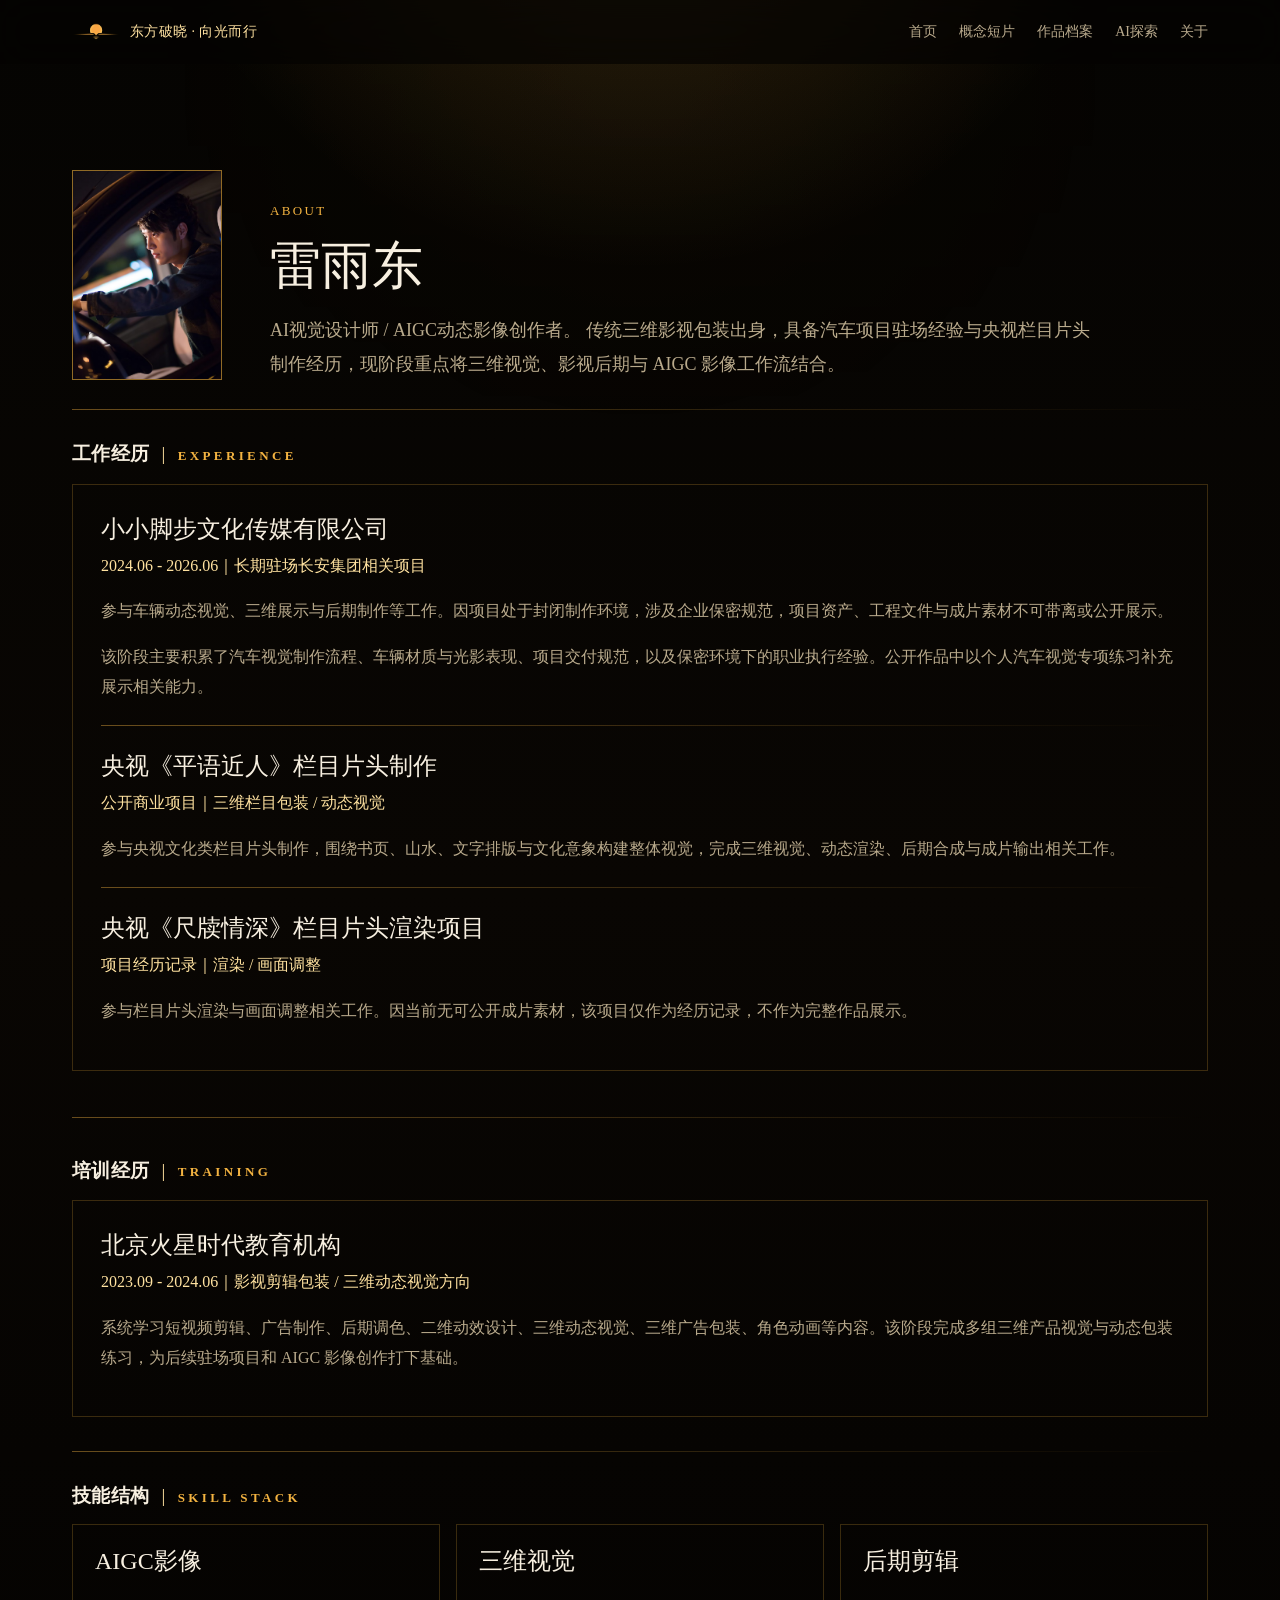
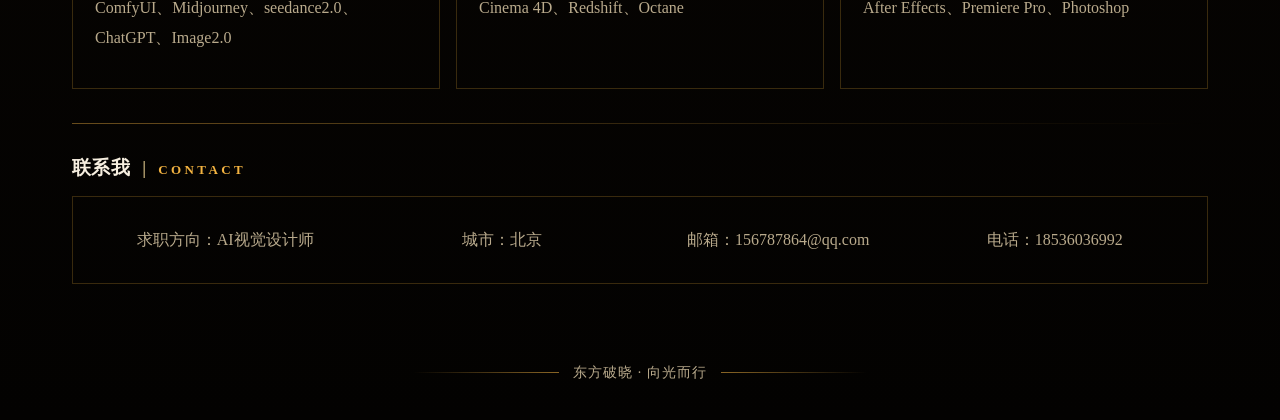
==== commit 0ebb913c: "Update about avatar and skill stack" ====
--- a/about.html
+++ b/about.html
@@ -89,9 +89,9 @@
           <h2 class="line-title"><span>技能结构</span><b>|</b><small>SKILL STACK</small></h2>
         </div>
         <div class="skill-grid">
-          <article class="skill"><h3>AIGC影像</h3><p>ComfyUI、Midjourney、即梦、可灵、ChatGPT。用于概念发散、图像生成、图生视频、风格探索与镜头测试。</p></article>
-          <article class="skill"><h3>三维视觉</h3><p>C4D、Redshift、Octane。用于产品建模、材质灯光、动态渲染、汽车视觉与产品包装。</p></article>
-          <article class="skill"><h3>后期剪辑</h3><p>AE、PR、PS。用于剪辑节奏、后期合成、调色、标题包装与最终输出。</p></article>
+          <article class="skill"><h3>AIGC影像</h3><p>ComfyUI、Midjourney、seedance2.0、ChatGPT、Image2.0</p></article>
+          <article class="skill"><h3>三维视觉</h3><p>Cinema 4D、Redshift、Octane</p></article>
+          <article class="skill"><h3>后期剪辑</h3><p>After Effects、Premiere Pro、Photoshop</p></article>
         </div>
       </section>
 
--- a/styles.css
+++ b/styles.css
@@ -1033,6 +1033,18 @@
   display: block;
 }
 
+.planning-image-stack {
+  display: grid;
+  gap: 18px;
+  margin-top: 22px;
+}
+
+.planning-image-stack img {
+  display: block;
+  width: 100%;
+  height: auto;
+}
+
 .asset-board-card img {
   width: 100%;
   height: 100%;
@@ -1338,7 +1350,7 @@
 }
 
 .skill {
-  padding: 22px;
+  padding: 20px 22px;
   border: 1px solid var(--line);
   background: transparent;
 }
@@ -1440,12 +1452,16 @@
     background:
       radial-gradient(circle at 50% -8%, rgba(243, 179, 65, 0.18), transparent 24rem),
       linear-gradient(180deg, #050402 0%, #090603 48%, #030201 100%);
+    padding-top: 116px;
   }
 
   .site-header {
-    position: static;
-    background: rgba(5, 4, 2, 0.94);
-    backdrop-filter: none;
+    position: fixed;
+    inset: 0 0 auto;
+    z-index: 50;
+    background: rgba(5, 4, 2, 0.72);
+    backdrop-filter: blur(18px);
+    -webkit-backdrop-filter: blur(18px);
   }
 
   .nav {
@@ -1614,6 +1630,12 @@
     aspect-ratio: 16 / 9;
   }
 
+  .dawn-video.bili-embed {
+    margin-top: -10px;
+    border: 0;
+    background: transparent;
+  }
+
   .hero-logo img {
     width: 74%;
   }
@@ -2460,6 +2482,31 @@
   filter: contrast(1.06) saturate(1.08) brightness(1.03);
 }
 
+.ai-free-wall.is-balanced {
+  display: grid;
+  grid-template-columns: repeat(var(--ai-wall-columns, 4), minmax(0, 1fr));
+  column-gap: 18px;
+}
+
+.ai-wall-column {
+  display: flex;
+  min-width: 0;
+  flex-direction: column;
+  gap: 18px;
+}
+
+.ai-wall-column:nth-child(2n) {
+  padding-top: 26px;
+}
+
+.ai-wall-column:nth-child(3n) {
+  padding-top: 12px;
+}
+
+.ai-free-wall.is-balanced img {
+  margin: var(--stagger, 0) 0 0;
+}
+
 .ai-case-image {
   overflow: hidden;
 }
@@ -2477,6 +2524,7 @@
 /* Portfolio-wide image micro interactions */
 .logo-process-card img,
 .asset-board-card img,
+.planning-image-stack img,
 .profile-avatar img,
 .automotive-item .wide-image {
   transition: transform 0.48s ease, filter 0.48s ease, border-color 0.48s ease;
@@ -2484,7 +2532,8 @@
 }
 
 .logo-process-card:hover img,
-.asset-board-card:hover img {
+.asset-board-card:hover img,
+.planning-image-stack img:hover {
   transform: scale(1.018);
   filter: contrast(1.025) saturate(1.025) brightness(1.015);
 }
@@ -2498,7 +2547,7 @@
 }
 
 .profile-avatar:hover img {
-  transform: scale(1.035);
+  transform: scale(1.22);
   filter: contrast(1.03) saturate(1.03) brightness(1.02);
 }
 
@@ -2528,8 +2577,14 @@
     width: 88%;
   }
 
+  .home-hero .brand-logo-video,
+  .dawn-hero .brand-logo-video {
+    width: 96%;
+  }
+
   .ai-hero-mark-small {
-    max-width: 140px;
+    grid-area: mark;
+    max-width: 100px;
   }
 
   .ai-page .page-hero {
@@ -2538,12 +2593,43 @@
   }
 
   .ai-hero-with-mark {
-    gap: 18px;
+    grid-template-columns: 100px minmax(0, 1fr);
+    grid-template-areas:
+      "mark heading"
+      "lead lead";
+    align-items: center;
+    gap: 16px 16px;
+  }
+
+  .ai-hero-copy {
+    display: contents;
+    min-height: 0;
+  }
+
+  .ai-hero-heading {
+    grid-area: heading;
+    align-self: end;
+    transform: translateY(4px);
   }
 
   .ai-hero-copy .lead {
+    grid-area: lead;
     max-width: none;
     text-align: left;
+    font-size: 15px;
+    line-height: 1.75;
+  }
+
+  .ai-hero-copy .kicker {
+    font-size: 13px;
+    letter-spacing: 0.18em;
+    margin: 0 0 2px;
+    transform: translateY(10px);
+  }
+
+  .ai-hero-copy h1 {
+    font-size: clamp(30px, 9.6vw, 40px);
+    margin: 0 0 14px;
   }
 
   .ai-case-overview {
@@ -2552,12 +2638,14 @@
   }
 
   .ai-case-overview video {
+    order: 2;
     width: min(100%, 300px);
     max-height: 62vh;
     justify-self: center;
   }
 
   .ai-case-story {
+    order: 1;
     gap: 12px;
   }
 
@@ -2590,11 +2678,27 @@
   }
 
   .ai-free-wall {
-    columns: 2 140px;
-    column-gap: 10px;
+    column-gap: 12px;
+  }
+
+  .ai-free-wall.is-balanced {
+    grid-template-columns: repeat(2, minmax(0, 1fr));
+    column-gap: 12px;
+  }
+
+  .ai-wall-column {
+    gap: 12px;
+  }
+
+  .ai-wall-column:nth-child(2n) {
+    padding-top: 18px;
+  }
+
+  .ai-wall-column:nth-child(3n) {
+    padding-top: 0;
   }
 
   .ai-free-wall img {
-    margin-bottom: 10px;
-  }
-}
+    margin-bottom: 0;
+  }
+}
